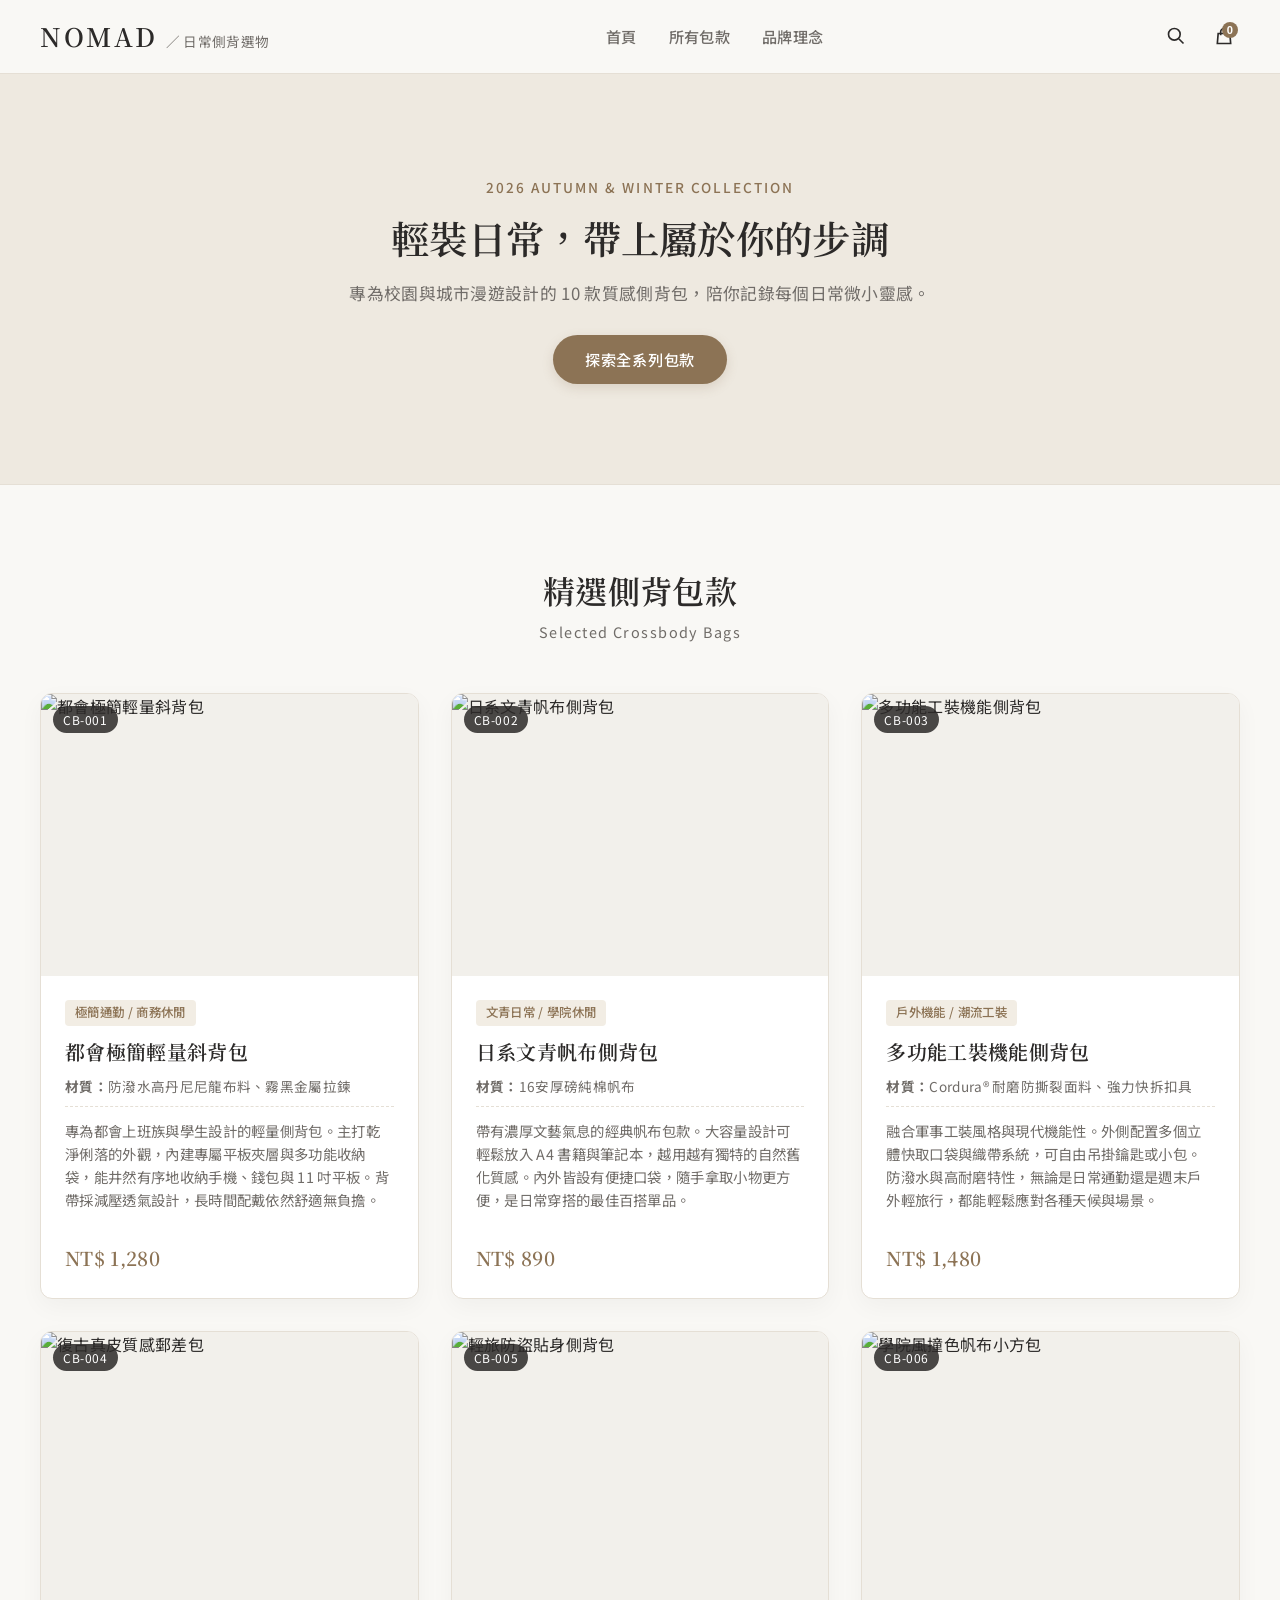
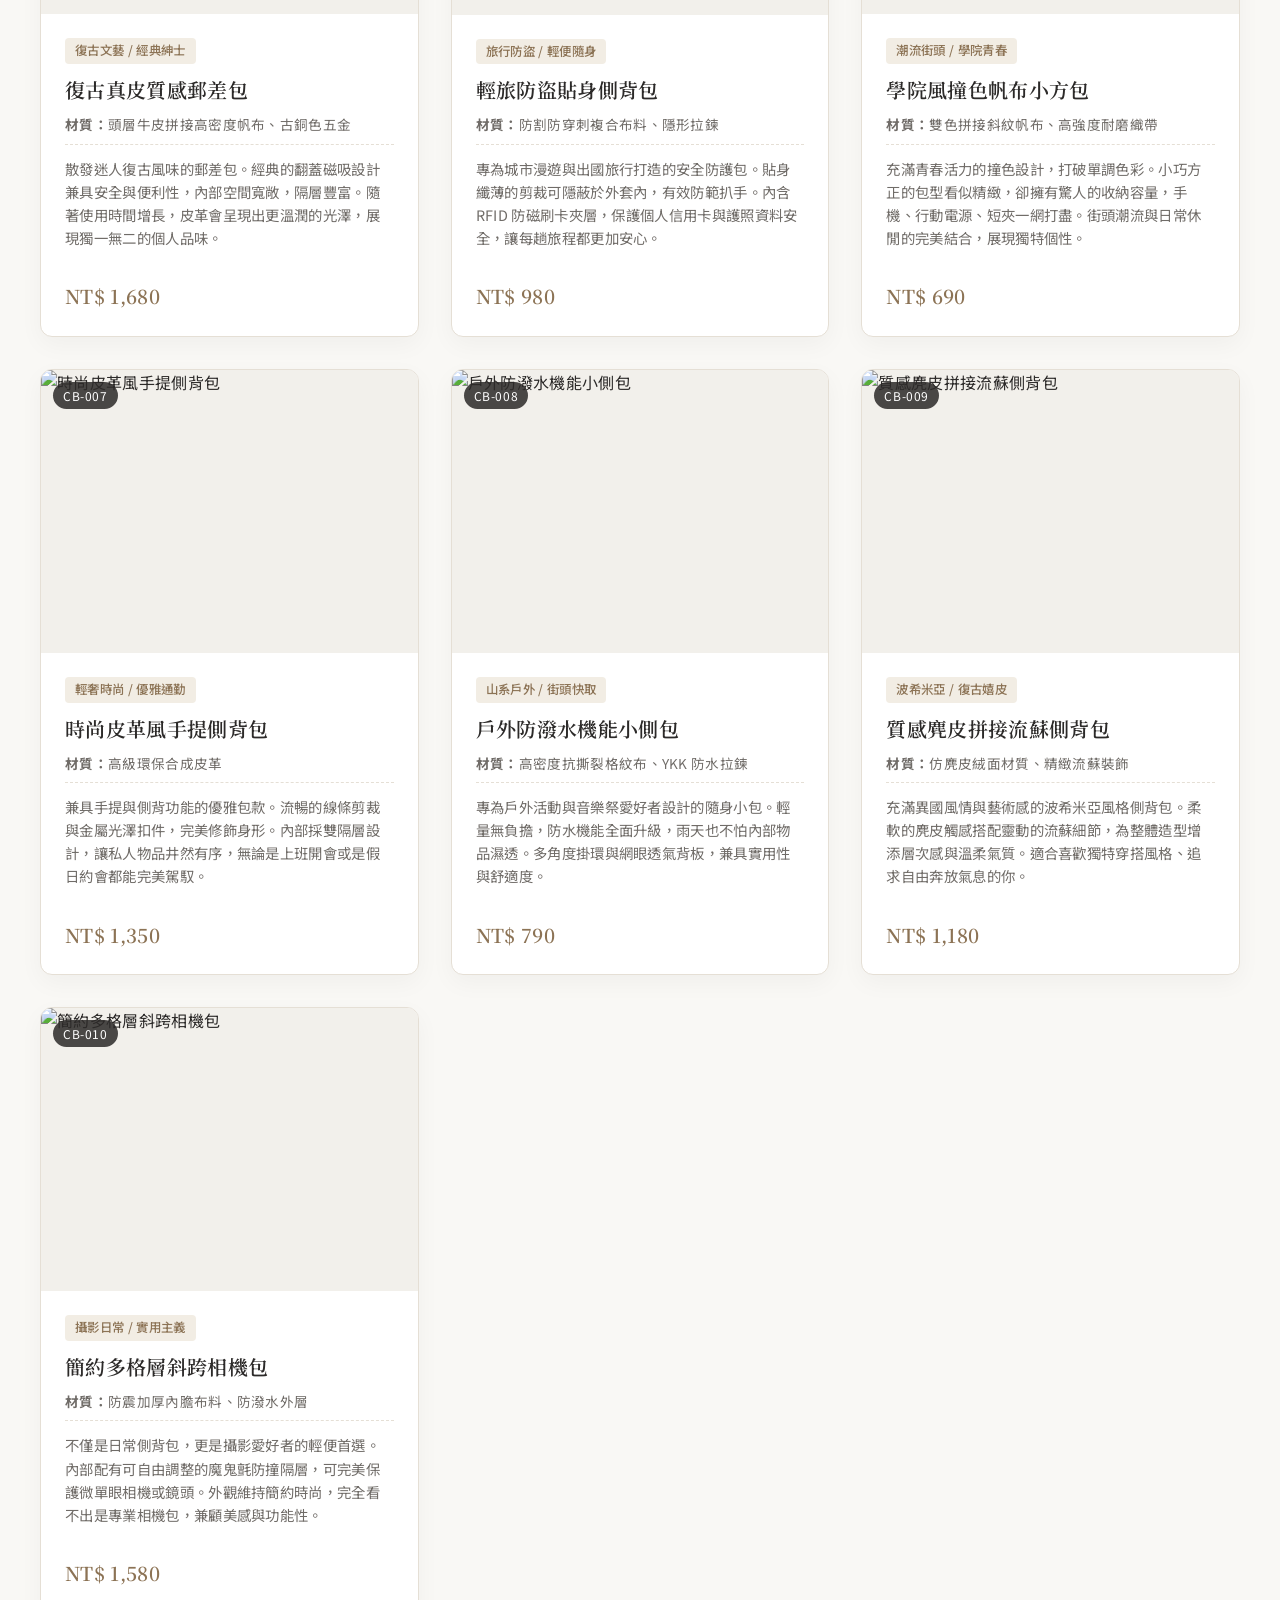
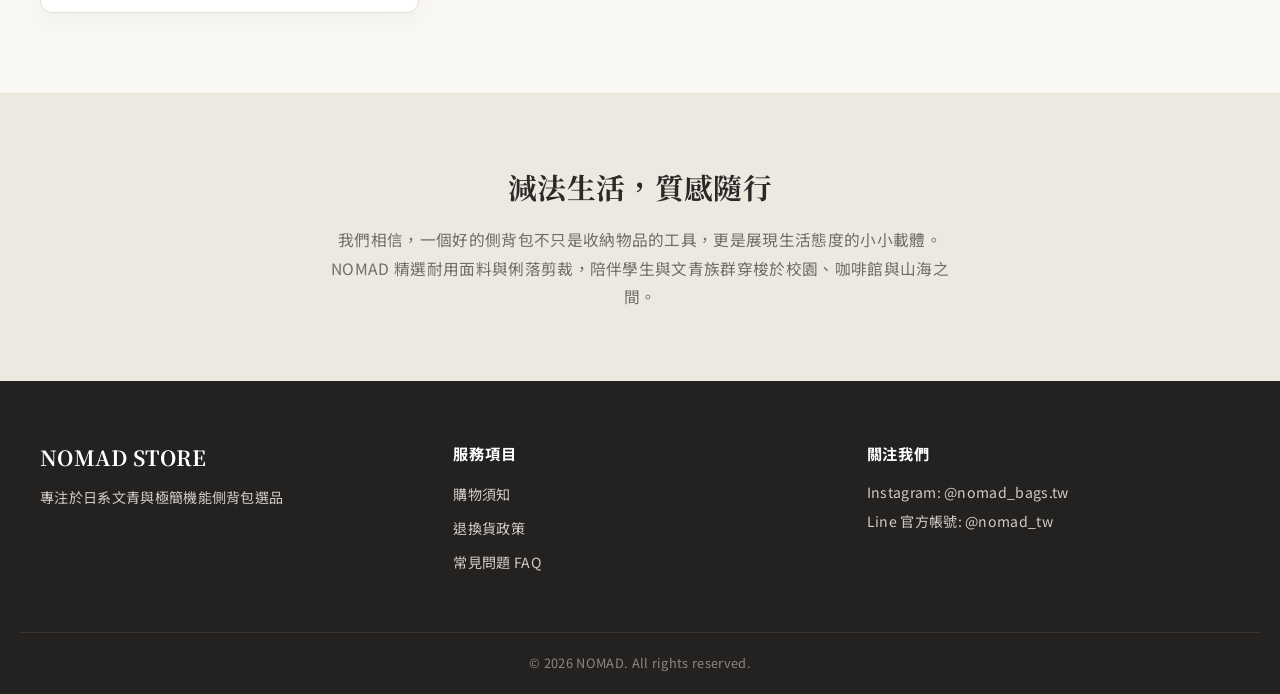
==== bbcom/index.html @ b77d1d79 "Add files via upload" ====
<!DOCTYPE html>
<html lang="zh-Hant">
<head>
    <meta charset="UTF-8">
    <meta name="viewport" content="width=device-width, initial-scale=1.0">
    <title>NOMAD | 質感選物 · 隨行側背包專賣</title>
    <!-- 載入 Google Fonts 增添文青氣質 -->
    <link rel="preconnect" href="https://fonts.googleapis.com">
    <link rel="preconnect" href="https://fonts.gstatic.com" crossorigin>
    <link href="https://fonts.googleapis.com/css2?family=Noto+Serif+TC:wght@400;600&family=Noto+Sans+TC:wght@300;400;500;700&display=swap" rel="stylesheet">
    <link rel="stylesheet" href="style.css">
</head>
<body>

    <!-- 頂部導覽列 -->
    <header class="navbar">
        <div class="container nav-container">
            <a href="#" class="logo">
                <span class="logo-en">NOMAD</span>
                <span class="logo-sub">／ 日常側背選物</span>
            </a>
            <nav class="nav-menu">
                <a href="#hero">首頁</a>
                <a href="#products">所有包款</a>
                <a href="#about">品牌理念</a>
            </nav>
            <div class="nav-icons">
                <button class="icon-btn" aria-label="搜尋">
                    <svg width="20" height="20" fill="none" stroke="currentColor" stroke-width="2" viewBox="0 0 24 24"><path d="M21 21l-6-6m2-5a7 7 0 11-14 0 7 7 0 0114 0z"></path></svg>
                </button>
                <button class="icon-btn cart-btn" aria-label="購物車">
                    <svg width="20" height="20" fill="none" stroke="currentColor" stroke-width="2" viewBox="0 0 24 24"><path d="M16 11V7a4 4 0 00-8 0v4M5 9h14l1 12H4L5 9z"></path></svg>
                    <span class="cart-badge">0</span>
                </button>
            </div>
        </div>
    </header>

    <!-- Hero 形象 Banner -->
    <section id="hero" class="hero">
        <div class="hero-overlay"></div>
        <div class="container hero-content">
            <span class="hero-tag">2026 Autumn & Winter Collection</span>
            <h1>輕裝日常，帶上屬於你的步調</h1>
            <p>專為校園與城市漫遊設計的 10 款質感側背包，陪你記錄每個日常微小靈感。</p>
            <a href="#products" class="btn-primary">探索全系列包款</a>
        </div>
    </section>

    <!-- 分類篩選列 -->
    <section id="products" class="products-section">
        <div class="container">
            <div class="section-header">
                <h2>精選側背包款</h2>
                <p class="subtitle">Selected Crossbody Bags</p>
            </div>

            <!-- 商品展示網格 -->
            <div class="product-grid">

                <!-- 01 -->
                <article class="product-card">
                    <div class="card-image-wrap">
                        <span class="badge">CB-001</span>
                        <img src="images/01.jpg" alt="都會極簡輕量斜背包">
                        <button class="quick-add-btn">加入購物車</button>
                    </div>
                    <div class="card-body">
                        <div class="style-tag">極簡通勤 / 商務休閒</div>
                        <h3 class="product-title">都會極簡輕量斜背包</h3>
                        <p class="material-text"><strong>材質：</strong>防潑水高丹尼尼龍布料、霧黑金屬拉鍊</p>
                        <p class="description">專為都會上班族與學生設計的輕量側背包。主打乾淨俐落的外觀，內建專屬平板夾層與多功能收納袋，能井然有序地收納手機、錢包與 11 吋平板。背帶採減壓透氣設計，長時間配戴依然舒適無負擔。</p>
                        <div class="card-footer">
                            <span class="price">NT$ 1,280</span>
                        </div>
                    </div>
                </article>

                <!-- 02 -->
                <article class="product-card">
                    <div class="card-image-wrap">
                        <span class="badge">CB-002</span>
                        <img src="images/02.jpg" alt="日系文青帆布側背包">
                        <button class="quick-add-btn">加入購物車</button>
                    </div>
                    <div class="card-body">
                        <div class="style-tag">文青日常 / 學院休閒</div>
                        <h3 class="product-title">日系文青帆布側背包</h3>
                        <p class="material-text"><strong>材質：</strong>16安厚磅純棉帆布</p>
                        <p class="description">帶有濃厚文藝氣息的經典帆布包款。大容量設計可輕鬆放入 A4 書籍與筆記本，越用越有獨特的自然舊化質感。內外皆設有便捷口袋，隨手拿取小物更方便，是日常穿搭的最佳百搭單品。</p>
                        <div class="card-footer">
                            <span class="price">NT$ 890</span>
                        </div>
                    </div>
                </article>

                <!-- 03 -->
                <article class="product-card">
                    <div class="card-image-wrap">
                        <span class="badge">CB-003</span>
                        <img src="images/03.jpg" alt="多功能工裝機能側背包">
                        <button class="quick-add-btn">加入購物車</button>
                    </div>
                    <div class="card-body">
                        <div class="style-tag">戶外機能 / 潮流工裝</div>
                        <h3 class="product-title">多功能工裝機能側背包</h3>
                        <p class="material-text"><strong>材質：</strong>Cordura® 耐磨防撕裂面料、強力快拆扣具</p>
                        <p class="description">融合軍事工裝風格與現代機能性。外側配置多個立體快取口袋與織帶系統，可自由吊掛鑰匙或小包。防潑水與高耐磨特性，無論是日常通勤還是週末戶外輕旅行，都能輕鬆應對各種天候與場景。</p>
                        <div class="card-footer">
                            <span class="price">NT$ 1,480</span>
                        </div>
                    </div>
                </article>

                <!-- 04 -->
                <article class="product-card">
                    <div class="card-image-wrap">
                        <span class="badge">CB-004</span>
                        <img src="images/04.jpg" alt="復古真皮質感郵差包">
                        <button class="quick-add-btn">加入購物車</button>
                    </div>
                    <div class="card-body">
                        <div class="style-tag">復古文藝 / 經典紳士</div>
                        <h3 class="product-title">復古真皮質感郵差包</h3>
                        <p class="material-text"><strong>材質：</strong>頭層牛皮拼接高密度帆布、古銅色五金</p>
                        <p class="description">散發迷人復古風味的郵差包。經典的翻蓋磁吸設計兼具安全與便利性，內部空間寬敞，隔層豐富。隨著使用時間增長，皮革會呈現出更溫潤的光澤，展現獨一無二的個人品味。</p>
                        <div class="card-footer">
                            <span class="price">NT$ 1,680</span>
                        </div>
                    </div>
                </article>

                <!-- 05 -->
                <article class="product-card">
                    <div class="card-image-wrap">
                        <span class="badge">CB-005</span>
                        <img src="images/05.jpg" alt="輕旅防盜貼身側背包">
                        <button class="quick-add-btn">加入購物車</button>
                    </div>
                    <div class="card-body">
                        <div class="style-tag">旅行防盜 / 輕便隨身</div>
                        <h3 class="product-title">輕旅防盜貼身側背包</h3>
                        <p class="material-text"><strong>材質：</strong>防割防穿刺複合布料、隱形拉鍊</p>
                        <p class="description">專為城市漫遊與出國旅行打造的安全防護包。貼身纖薄的剪裁可隱蔽於外套內，有效防範扒手。內含 RFID 防磁刷卡夾層，保護個人信用卡與護照資料安全，讓每趟旅程都更加安心。</p>
                        <div class="card-footer">
                            <span class="price">NT$ 980</span>
                        </div>
                    </div>
                </article>

                <!-- 06 -->
                <article class="product-card">
                    <div class="card-image-wrap">
                        <span class="badge">CB-006</span>
                        <img src="images/06.jpg" alt="學院風撞色帆布小方包">
                        <button class="quick-add-btn">加入購物車</button>
                    </div>
                    <div class="card-body">
                        <div class="style-tag">潮流街頭 / 學院青春</div>
                        <h3 class="product-title">學院風撞色帆布小方包</h3>
                        <p class="material-text"><strong>材質：</strong>雙色拼接斜紋帆布、高強度耐磨織帶</p>
                        <p class="description">充滿青春活力的撞色設計，打破單調色彩。小巧方正的包型看似精緻，卻擁有驚人的收納容量，手機、行動電源、短夾一網打盡。街頭潮流與日常休閒的完美結合，展現獨特個性。</p>
                        <div class="card-footer">
                            <span class="price">NT$ 690</span>
                        </div>
                    </div>
                </article>

                <!-- 07 -->
                <article class="product-card">
                    <div class="card-image-wrap">
                        <span class="badge">CB-007</span>
                        <img src="images/07.jpg" alt="時尚皮革風手提側背包">
                        <button class="quick-add-btn">加入購物車</button>
                    </div>
                    <div class="card-body">
                        <div class="style-tag">輕奢時尚 / 優雅通勤</div>
                        <h3 class="product-title">時尚皮革風手提側背包</h3>
                        <p class="material-text"><strong>材質：</strong>高級環保合成皮革</p>
                        <p class="description">兼具手提與側背功能的優雅包款。流暢的線條剪裁與金屬光澤扣件，完美修飾身形。內部採雙隔層設計，讓私人物品井然有序，無論是上班開會或是假日約會都能完美駕馭。</p>
                        <div class="card-footer">
                            <span class="price">NT$ 1,350</span>
                        </div>
                    </div>
                </article>

                <!-- 08 -->
                <article class="product-card">
                    <div class="card-image-wrap">
                        <span class="badge">CB-008</span>
                        <img src="images/08.jpg" alt="戶外防潑水機能小側包">
                        <button class="quick-add-btn">加入購物車</button>
                    </div>
                    <div class="card-body">
                        <div class="style-tag">山系戶外 / 街頭快取</div>
                        <h3 class="product-title">戶外防潑水機能小側包</h3>
                        <p class="material-text"><strong>材質：</strong>高密度抗撕裂格紋布、YKK 防水拉鍊</p>
                        <p class="description">專為戶外活動與音樂祭愛好者設計的隨身小包。輕量無負擔，防水機能全面升級，雨天也不怕內部物品濕透。多角度掛環與網眼透氣背板，兼具實用性與舒適度。</p>
                        <div class="card-footer">
                            <span class="price">NT$ 790</span>
                        </div>
                    </div>
                </article>

                <!-- 09 -->
                <article class="product-card">
                    <div class="card-image-wrap">
                        <span class="badge">CB-009</span>
                        <img src="images/09.jpg" alt="質感麂皮拼接流蘇側背包">
                        <button class="quick-add-btn">加入購物車</button>
                    </div>
                    <div class="card-body">
                        <div class="style-tag">波希米亞 / 復古嬉皮</div>
                        <h3 class="product-title">質感麂皮拼接流蘇側背包</h3>
                        <p class="material-text"><strong>材質：</strong>仿麂皮絨面材質、精緻流蘇裝飾</p>
                        <p class="description">充滿異國風情與藝術感的波希米亞風格側背包。柔軟的麂皮觸感搭配靈動的流蘇細節，為整體造型增添層次感與溫柔氣質。適合喜歡獨特穿搭風格、追求自由奔放氣息的你。</p>
                        <div class="card-footer">
                            <span class="price">NT$ 1,180</span>
                        </div>
                    </div>
                </article>

                <!-- 10 -->
                <article class="product-card">
                    <div class="card-image-wrap">
                        <span class="badge">CB-010</span>
                        <img src="images/10.jpg" alt="簡約多格層斜跨相機包">
                        <button class="quick-add-btn">加入購物車</button>
                    </div>
                    <div class="card-body">
                        <div class="style-tag">攝影日常 / 實用主義</div>
                        <h3 class="product-title">簡約多格層斜跨相機包</h3>
                        <p class="material-text"><strong>材質：</strong>防震加厚內膽布料、防潑水外層</p>
                        <p class="description">不僅是日常側背包，更是攝影愛好者的輕便首選。內部配有可自由調整的魔鬼氈防撞隔層，可完美保護微單眼相機或鏡頭。外觀維持簡約時尚，完全看不出是專業相機包，兼顧美感與功能性。</p>
                        <div class="card-footer">
                            <span class="price">NT$ 1,580</span>
                        </div>
                    </div>
                </article>

            </div>
        </div>
    </section>

    <!-- 品牌理念 section -->
    <section id="about" class="about-section">
        <div class="container about-container">
            <h2>減法生活，質感隨行</h2>
            <p>我們相信，一個好的側背包不只是收納物品的工具，更是展現生活態度的小小載體。NOMAD 精選耐用面料與俐落剪裁，陪伴學生與文青族群穿梭於校園、咖啡館與山海之間。</p>
        </div>
    </section>

    <!-- 頁尾 Footer -->
    <footer class="footer">
        <div class="container footer-content">
            <div class="footer-brand">
                <h3>NOMAD STORE</h3>
                <p>專注於日系文青與極簡機能側背包選品</p>
            </div>
            <div class="footer-links">
                <h4>服務項目</h4>
                <ul>
                    <li><a href="#">購物須知</a></li>
                    <li><a href="#">退換貨政策</a></li>
                    <li><a href="#">常見問題 FAQ</a></li>
                </ul>
            </div>
            <div class="footer-social">
                <h4>關注我們</h4>
                <p>Instagram: @nomad_bags.tw</p>
                <p>Line 官方帳號: @nomad_tw</p>
            </div>
        </div>
        <div class="footer-bottom">
            <p>&copy; 2026 NOMAD. All rights reserved.</p>
        </div>
    </footer>

</body>
</html>
---- bbcom/style.css ----
/* ==========================================================================
   CSS Reset & 變數設定 (文青大地色系)
   ========================================================================== */
:root {
    --bg-main: #f9f8f5;          /* 暖米白底色 */
    --bg-card: #ffffff;          /* 純白卡片背景 */
    --text-primary: #2c2a29;     /* 濃墨黑文字 */
    --text-secondary: #706c68;   /* 質感灰內文 */
    --accent-color: #8c7355;     /* 文青棕/大地色系 */
    --accent-light: #f2ede4;     /* 淡沙色標籤背景 */
    --border-color: #e5dfd5;     /* 柔和邊框色 */
    --shadow-soft: 0 8px 24px rgba(0, 0, 0, 0.04);
    --shadow-hover: 0 12px 32px rgba(140, 115, 85, 0.12);
    --font-heading: 'Noto Serif TC', serif;
    --font-body: 'Noto Sans TC', sans-serif;
    --transition-smooth: all 0.3s cubic-bezier(0.25, 0.8, 0.25, 1);
}

*, *::before, *::after {
    box-sizing: border-box;
    margin: 0;
    padding: 0;
}

html {
    scroll-behavior: smooth;
}

body {
    background-color: var(--bg-main);
    color: var(--text-primary);
    font-family: var(--font-body);
    font-weight: 400;
    line-height: 1.6;
    letter-spacing: 0.02em;
}

.container {
    max-width: 1240px;
    margin: 0 auto;
    padding: 0 20px;
}

a {
    text-decoration: none;
    color: inherit;
}

/* ==========================================================================
   導覽列 (Navbar)
   ========================================================================== */
.navbar {
    position: sticky;
    top: 0;
    background-color: rgba(249, 248, 245, 0.92);
    backdrop-filter: blur(10px);
    border-bottom: 1px solid var(--border-color);
    z-index: 1000;
    padding: 16px 0;
}

.nav-container {
    display: flex;
    justify-content: space-between;
    align-items: center;
}

.logo {
    display: flex;
    align-items: baseline;
    gap: 8px;
}

.logo-en {
    font-family: var(--font-heading);
    font-size: 1.6rem;
    font-weight: 600;
    letter-spacing: 0.1em;
    color: var(--text-primary);
}

.logo-sub {
    font-size: 0.85rem;
    color: var(--text-secondary);
}

.nav-menu {
    display: flex;
    gap: 32px;
}

.nav-menu a {
    font-size: 0.95rem;
    font-weight: 500;
    color: var(--text-secondary);
    transition: var(--transition-smooth);
}

.nav-menu a:hover {
    color: var(--accent-color);
}

.nav-icons {
    display: flex;
    align-items: center;
    gap: 16px;
}

.icon-btn {
    background: none;
    border: none;
    cursor: pointer;
    color: var(--text-primary);
    padding: 6px;
    display: flex;
    align-items: center;
    justify-content: center;
    border-radius: 50%;
    transition: var(--transition-smooth);
}

.icon-btn:hover {
    background-color: var(--accent-light);
    color: var(--accent-color);
}

.cart-btn {
    position: relative;
}

.cart-badge {
    position: absolute;
    top: 2px;
    right: 2px;
    background-color: var(--accent-color);
    color: #fff;
    font-size: 0.7rem;
    width: 16px;
    height: 16px;
    border-radius: 50%;
    display: flex;
    align-items: center;
    justify-content: center;
    font-weight: 600;
}

/* ==========================================================================
   Hero 形象橫幅
   ========================================================================== */
.hero {
    position: relative;
    padding: 100px 0;
    background-color: #eee9e0;
    border-bottom: 1px solid var(--border-color);
    text-align: center;
    overflow: hidden;
}

.hero-content {
    position: relative;
    z-index: 2;
    max-width: 700px;
}

.hero-tag {
    display: inline-block;
    font-size: 0.85rem;
    letter-spacing: 0.15em;
    text-transform: uppercase;
    color: var(--accent-color);
    margin-bottom: 12px;
    font-weight: 500;
}

.hero h1 {
    font-family: var(--font-heading);
    font-size: 2.4rem;
    font-weight: 600;
    margin-bottom: 16px;
    color: var(--text-primary);
    line-height: 1.4;
}

.hero p {
    font-size: 1.05rem;
    color: var(--text-secondary);
    margin-bottom: 28px;
}

.btn-primary {
    display: inline-block;
    padding: 12px 32px;
    background-color: var(--accent-color);
    color: #ffffff;
    border-radius: 30px;
    font-size: 0.95rem;
    font-weight: 500;
    letter-spacing: 0.05em;
    transition: var(--transition-smooth);
    box-shadow: 0 4px 12px rgba(140, 115, 85, 0.2);
}

.btn-primary:hover {
    background-color: #725d43;
    transform: translateY(-2px);
}

/* ==========================================================================
   商品展示區 (Product Grid)
   ========================================================================== */
.products-section {
    padding: 80px 0;
}

.section-header {
    text-align: center;
    margin-bottom: 50px;
}

.section-header h2 {
    font-family: var(--font-heading);
    font-size: 2rem;
    font-weight: 600;
    color: var(--text-primary);
}

.section-header .subtitle {
    font-size: 0.9rem;
    color: var(--text-secondary);
    letter-spacing: 0.1em;
    margin-top: 4px;
}

.product-grid {
    display: grid;
    grid-template-columns: repeat(auto-fill, minmax(340px, 1fr));
    gap: 32px;
}

.product-card {
    background-color: var(--bg-card);
    border-radius: 12px;
    overflow: hidden;
    border: 1px solid var(--border-color);
    box-shadow: var(--shadow-soft);
    display: flex;
    flex-direction: column;
    transition: var(--transition-smooth);
}

.product-card:hover {
    transform: translateY(-6px);
    box-shadow: var(--shadow-hover);
    border-color: #d6ccbe;
}

.card-image-wrap {
    position: relative;
    width: 100%;
    padding-top: 75%; /* 4:3 比例圖片容器 */
    background-color: #f2f0eb;
    overflow: hidden;
}

.card-image-wrap img {
    position: absolute;
    top: 0;
    left: 0;
    width: 100%;
    height: 100%;
    object-fit: cover;
    transition: transform 0.5s ease;
}

.product-card:hover .card-image-wrap img {
    transform: scale(1.05);
}

.badge {
    position: absolute;
    top: 12px;
    left: 12px;
    background-color: rgba(44, 42, 41, 0.85);
    color: #ffffff;
    font-size: 0.75rem;
    padding: 4px 10px;
    border-radius: 20px;
    letter-spacing: 0.05em;
    z-index: 2;
}

.quick-add-btn {
    position: absolute;
    bottom: -40px;
    left: 50%;
    transform: translateX(-50%);
    background-color: rgba(255, 255, 255, 0.95);
    color: var(--text-primary);
    border: none;
    padding: 8px 20px;
    border-radius: 20px;
    font-size: 0.85rem;
    font-weight: 500;
    cursor: pointer;
    transition: var(--transition-smooth);
    box-shadow: 0 4px 12px rgba(0,0,0,0.1);
    white-space: nowrap;
}

.product-card:hover .quick-add-btn {
    bottom: 12px;
}

.quick-add-btn:hover {
    background-color: var(--accent-color);
    color: #ffffff;
}

.card-body {
    padding: 24px;
    display: flex;
    flex-direction: column;
    flex-grow: 1;
}

.style-tag {
    display: inline-block;
    align-self: flex-start;
    background-color: var(--accent-light);
    color: var(--accent-color);
    font-size: 0.78rem;
    font-weight: 500;
    padding: 3px 10px;
    border-radius: 4px;
    margin-bottom: 10px;
}

.product-title {
    font-family: var(--font-heading);
    font-size: 1.25rem;
    font-weight: 600;
    margin-bottom: 8px;
    color: var(--text-primary);
}

.material-text {
    font-size: 0.85rem;
    color: var(--text-secondary);
    margin-bottom: 12px;
    border-bottom: 1px dashed var(--border-color);
    padding-bottom: 8px;
}

.description {
    font-size: 0.9rem;
    color: var(--text-secondary);
    line-height: 1.6;
    margin-bottom: 20px;
    flex-grow: 1;
}

.card-footer {
    display: flex;
    justify-content: space-between;
    align-items: center;
    margin-top: auto;
    padding-top: 12px;
}

.price {
    font-family: var(--font-heading);
    font-size: 1.2rem;
    font-weight: 600;
    color: var(--accent-color);
}

/* ==========================================================================
   品牌理念 Section
   ========================================================================== */
.about-section {
    background-color: #eee9e0;
    padding: 70px 0;
    text-align: center;
    border-top: 1px solid var(--border-color);
}

.about-container {
    max-width: 680px;
}

.about-section h2 {
    font-family: var(--font-heading);
    font-size: 1.8rem;
    margin-bottom: 16px;
    color: var(--text-primary);
}

.about-section p {
    color: var(--text-secondary);
    font-size: 0.98rem;
    line-height: 1.8;
}

/* ==========================================================================
   頁尾 (Footer)
   ========================================================================== */
.footer {
    background-color: #242221;
    color: #d1ccc5;
    padding-top: 60px;
}

.footer-content {
    display: grid;
    grid-template-columns: repeat(auto-fit, minmax(220px, 1fr));
    gap: 40px;
    padding-bottom: 50px;
    border-bottom: 1px solid #383533;
}

.footer-brand h3 {
    font-family: var(--font-heading);
    color: #ffffff;
    font-size: 1.3rem;
    margin-bottom: 12px;
}

.footer-brand p {
    font-size: 0.88rem;
    line-height: 1.6;
}

.footer-links h4, .footer-social h4 {
    color: #ffffff;
    font-size: 0.95rem;
    margin-bottom: 16px;
    letter-spacing: 0.05em;
}

.footer-links ul {
    list-style: none;
}

.footer-links li {
    margin-bottom: 8px;
}

.footer-links a {
    font-size: 0.88rem;
    transition: var(--transition-smooth);
}

.footer-links a:hover {
    color: #ffffff;
}

.footer-social p {
    font-size: 0.88rem;
    margin-bottom: 6px;
}

.footer-bottom {
    text-align: center;
    padding: 20px 0;
    font-size: 0.8rem;
    color: #8c8680;
}

/* ==========================================================================
   響應式設計 (Responsive RWD)
   ========================================================================== */
@media (max-width: 768px) {
    .nav-menu {
        display: none; /* 簡化行動端，可依需求加入漢堡選單 */
    }

    .hero h1 {
        font-size: 1.8rem;
    }

    .product-grid {
        grid-template-columns: 1fr;
    }

    .quick-add-btn {
        bottom: 12px; /* 行動裝置上直接顯示加入購物車按鈕 */
    }
}
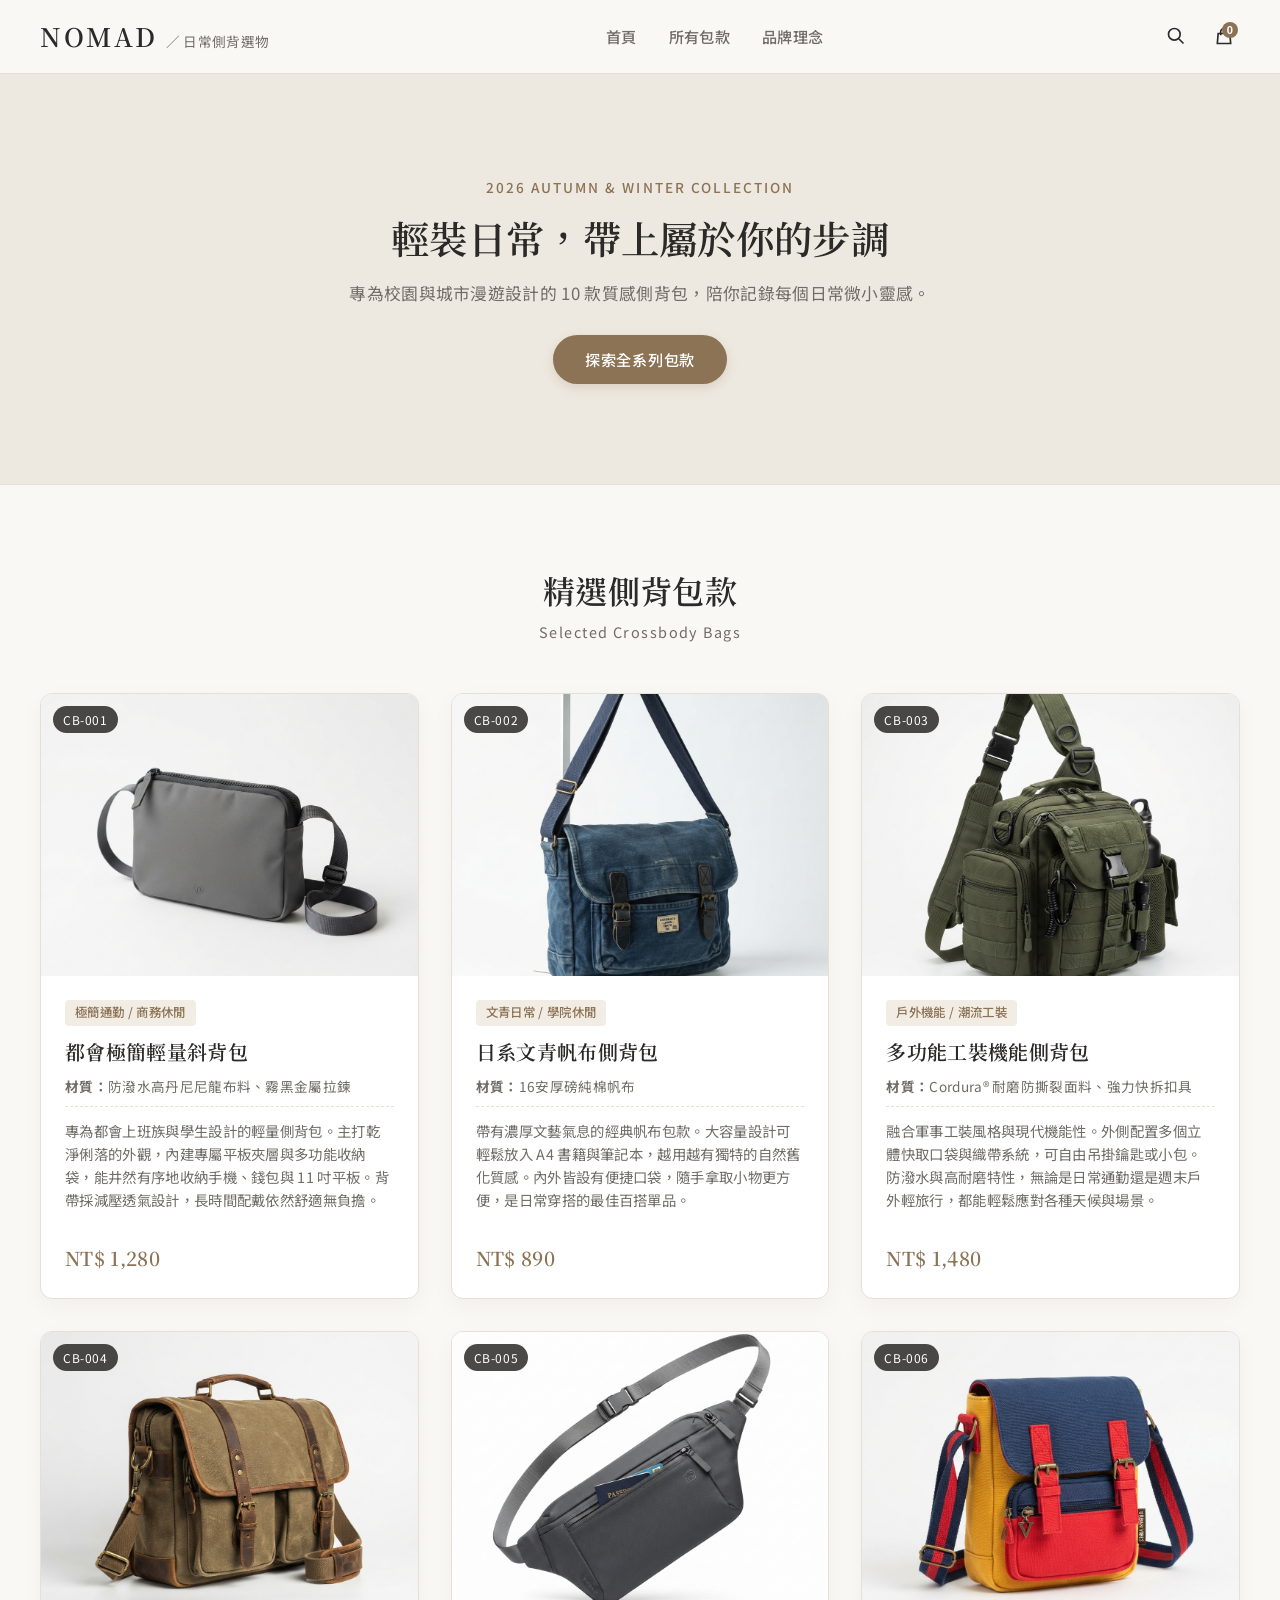
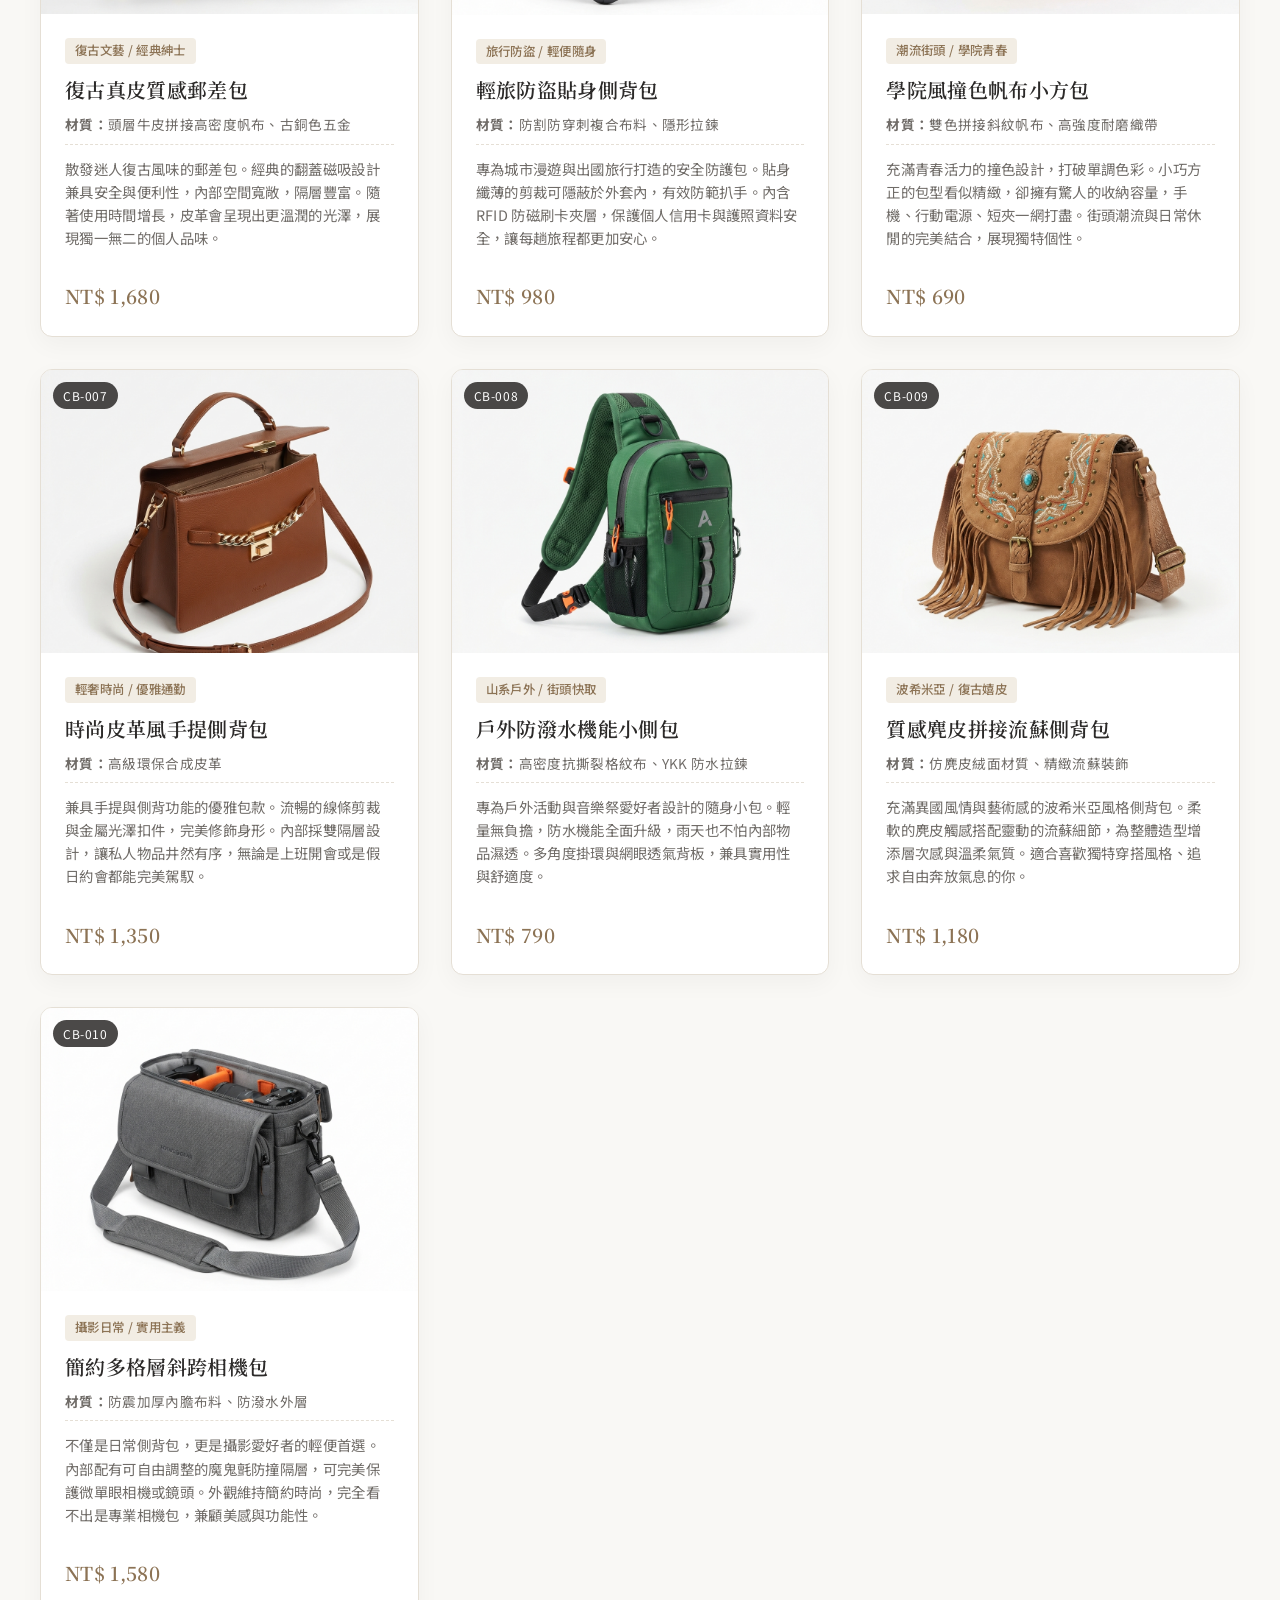
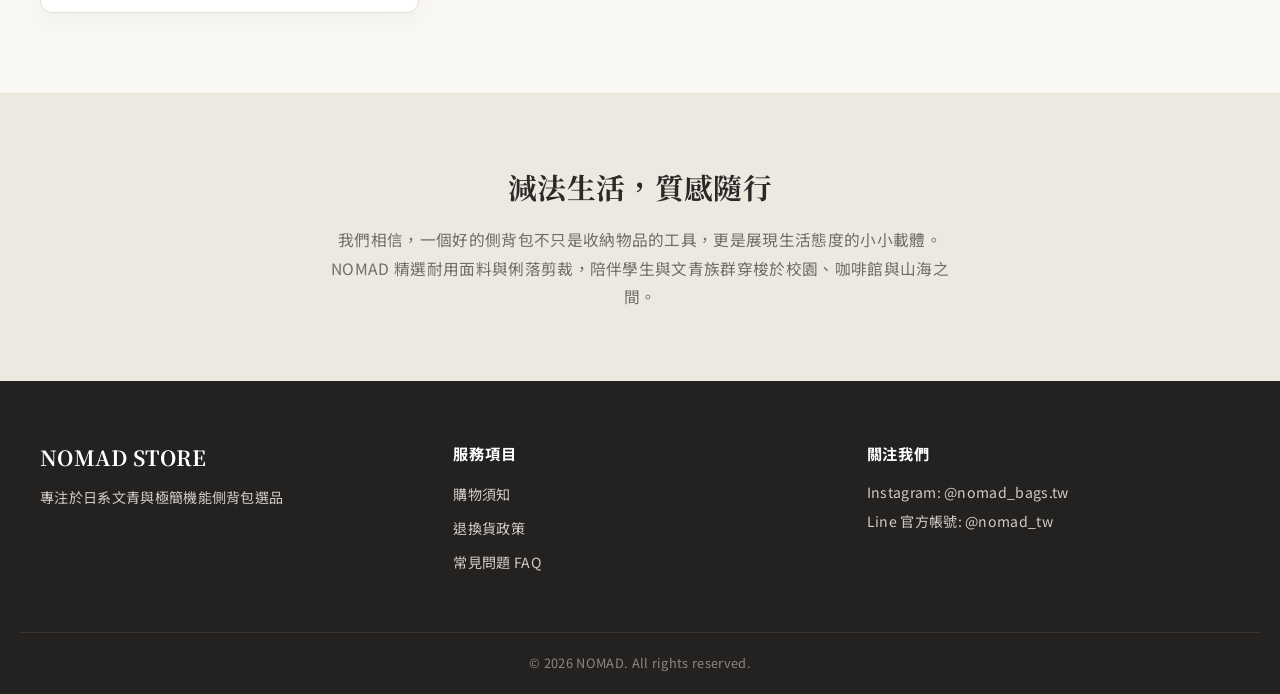
==== commit 4e50fee1: "Add files via upload" ====
--- a/bbcom/index.html
+++ b/bbcom/index.html
@@ -276,5 +276,25 @@
         </div>
     </footer>
 
+    <!-- 購物車互動效果 Script -->
+    <script>
+        let cartCount = 0;
+        const cartBadge = document.querySelector('.cart-badge');
+        const cartBtn = document.querySelector('.cart-btn');
+        const quickAddBtns = document.querySelectorAll('.quick-add-btn');
+
+        quickAddBtns.forEach(btn => {
+            btn.addEventListener('click', (e) => {
+                e.stopPropagation();
+                cartCount++;
+                cartBadge.textContent = cartCount;
+
+                // 觸發購物車按鈕的震動與發光特效
+                cartBtn.classList.remove('glow-shake');
+                void cartBtn.offsetWidth; // 觸發重繪以重啟動畫
+                cartBtn.classList.add('glow-shake');
+            });
+        });
+    </script>
 </body>
 </html>
--- a/bbcom/style.css
+++ b/bbcom/style.css
@@ -145,6 +145,25 @@
 }
 
 /* ==========================================================================
+   購物車震動與發光特效 (Glow & Shake Animation)
+   ========================================================================== */
+@keyframes glowAndShake {
+    0% { transform: scale(1) rotate(0deg); box-shadow: 0 0 0 rgba(140, 115, 85, 0); }
+    20% { transform: scale(1.15) rotate(-10deg); box-shadow: 0 0 15px rgba(140, 115, 85, 0.8), 0 0 25px rgba(212, 175, 55, 0.6); }
+    40% { transform: scale(1.15) rotate(10deg); box-shadow: 0 0 20px rgba(140, 115, 85, 1), 0 0 30px rgba(212, 175, 55, 0.8); }
+    60% { transform: scale(1.15) rotate(-10deg); box-shadow: 0 0 15px rgba(140, 115, 85, 0.8), 0 0 25px rgba(212, 175, 55, 0.6); }
+    80% { transform: scale(1.1) rotate(5deg); box-shadow: 0 0 10px rgba(140, 115, 85, 0.4); }
+    100% { transform: scale(1) rotate(0deg); box-shadow: 0 0 0 rgba(140, 115, 85, 0); }
+}
+
+.glow-shake {
+    animation: glowAndShake 0.6s cubic-bezier(0.36, 0.07, 0.19, 0.97) both;
+    background-color: var(--accent-light);
+    color: var(--accent-color);
+    border-radius: 50%;
+}
+
+/* ==========================================================================
    Hero 形象橫幅
    ========================================================================== */
 .hero {
